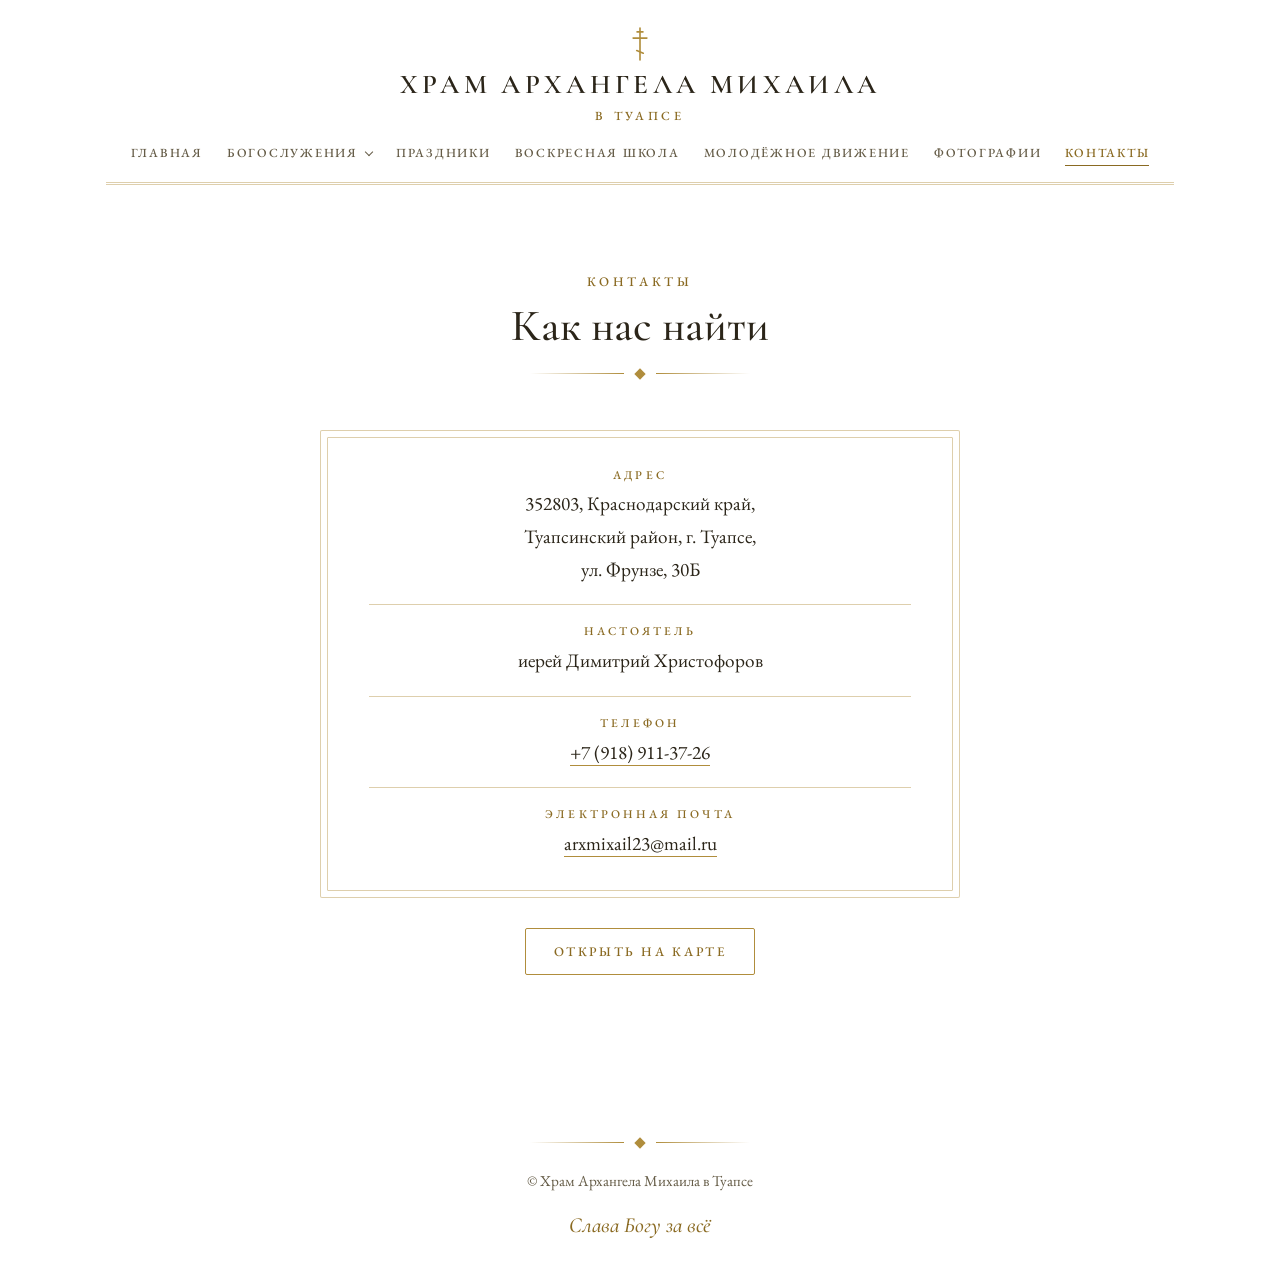
==== contacts.html @ ace59155 "Add files via upload" ====
<!doctype html>
<html lang="ru">
<head>
<meta charset="utf-8">
<meta name="viewport" content="width=device-width, initial-scale=1, viewport-fit=cover">
<title>Контакты · Храм Архангела Михаила</title>
<meta name="description" content="Адрес, телефон и почта храма Архангела Михаила, ул. Фрунзе, 30Б, Туапсе.">
<meta name="theme-color" content="#FFFFFF">
<meta name="color-scheme" content="light">
<link rel="icon" href="data:image/svg+xml,%3Csvg xmlns='http://www.w3.org/2000/svg' viewBox='0 0 120 220'%3E%3Cg fill='none' stroke='%23B08D3C' stroke-width='12' stroke-linecap='round'%3E%3Cpath d='M60 12V208'/%3E%3Cpath d='M42 36H78'/%3E%3Cpath d='M18 74H102'/%3E%3Cpath d='M40 150L80 166'/%3E%3C/g%3E%3C/svg%3E">
<link rel="preconnect" href="https://fonts.googleapis.com">
<link rel="preconnect" href="https://fonts.gstatic.com" crossorigin>
<link rel="stylesheet" href="https://fonts.googleapis.com/css2?family=Cormorant+Garamond:ital,wght@0,500;0,600;1,500&family=EB+Garamond:ital,wght@0,400;0,500;1,400&display=swap">
<link rel="stylesheet" href="css/style.css">
</head>
<body>

<header class="wrap">
  <div class="top">
    <a class="brand" href="index.html" aria-label="Приход Архистратига Михаила, на главную">
      <svg viewBox="0 0 120 220" aria-hidden="true"><g fill="none" stroke="#B08D3C" stroke-width="10" stroke-linecap="round"><path d="M60 12V208"/><path d="M42 36H78"/><path d="M18 74H102"/><path d="M40 150L80 166"/></g></svg>
      <b>Храм Архангела Михаила</b>
      <small>в Туапсе</small>
    </a>
    <nav class="nav" aria-label="Разделы сайта">
      <a href="index.html">Главная</a>
      <div class="has-sub"><a href="services.html" aria-haspopup="true">Богослужения</a><ul class="sub"><li><a href="services.html">Расписание</a></li><li><a href="treby.html">Требы и таинства</a></li></ul></div>
      <a href="feasts.html">Праздники</a>
      <a href="school.html">Воскресная школа</a>
      <a href="youth.html">Молодёжное движение</a>
      <a href="photos.html">Фотографии</a>
      <a href="contacts.html" aria-current="page">Контакты</a>
    </nav>
  </div>
</header>

<main>
  <section class="sec">
    <div class="wrap">
      <div class="sec-head">
        <p class="eyebrow">Контакты</p>
        <h1 class="page-title">Как нас найти</h1>
        <div class="orn" aria-hidden="true"><i></i></div>
      </div>
      <div class="frame contact-card">
        <dl class="contacts">
          <div><dt>Адрес</dt><dd>352803, Краснодарский край,<br>Туапсинский район, г. Туапсе,<br>ул. Фрунзе, 30Б</dd></div>
          <div><dt>Настоятель</dt><dd>иерей Димитрий Христофоров</dd></div>
          <div><dt>Телефон</dt><dd><a href="tel:+79189113726">+7 (918) 911-37-26</a></dd></div>
          <div><dt>Электронная почта</dt><dd><a href="mailto:arxmixail23@mail.ru">arxmixail23@mail.ru</a></dd></div>
        </dl>
      </div>
      <p class="map-row"><a class="btn btn-line" href="https://yandex.ru/maps/?text=%D0%A2%D1%83%D0%B0%D0%BF%D1%81%D0%B5%2C%20%D1%83%D0%BB%D0%B8%D1%86%D0%B0%20%D0%A4%D1%80%D1%83%D0%BD%D0%B7%D0%B5%2C%2030%D0%91" target="_blank" rel="noopener">Открыть на карте</a></p>
    </div>
  </section>
</main>

<footer class="wrap">
  <div class="orn" aria-hidden="true"><i></i></div>
  <span>© Храм Архангела Михаила в Туапсе</span>
  <em>Слава Богу за всё</em>
</footer>

<script src="js/script.js" defer></script>
</body>
</html>
---- css/style.css ----
/* ==========================================================================
   Приход Архистратига Божия Михаила, г. Туапсе
   Только светлая тема: белый фон, бежево-золотые вставки.
   Классическая композиция: симметрия, гарнитуры с засечками, двойные рамки,
   орнаментальные разделители. Движение одно: арка с храмом чуть парит.
   ========================================================================== */

:root {
  --bg: #FFFFFF;
  --paper: #FBF7EE;
  --beige: #F3EBDA;
  --beige-deep: #E8DCC0;
  --ink: #2B2519;
  --ink-soft: #655C47;
  --gold: #B08D3C;
  --gold-deep: #8A6A22;
  --line: rgba(176, 141, 60, 0.42);
  --shadow: rgba(120, 92, 30, 0.22);
  --glow: rgba(236, 205, 125, 0.65);
  --display: 'Cormorant Garamond', 'Times New Roman', serif;
  --text: 'EB Garamond', Georgia, 'Times New Roman', serif;
  color-scheme: light;
}

* { box-sizing: border-box; }
html { scroll-behavior: smooth; }
body {
  margin: 0;
  background: var(--bg);
  color: var(--ink);
  font: 400 1.125rem/1.7 var(--text);
  overflow-x: clip;
}
a { color: inherit; }
:focus-visible { outline: 2px solid var(--gold-deep); outline-offset: 3px; }

/* Общая колонка: ширина 1100px и боковое поле не меньше 16px */
.wrap {
  max-width: 1100px; margin-inline: auto;
  padding-left: max(16px, env(safe-area-inset-left, 0px));
  padding-right: max(16px, env(safe-area-inset-right, 0px));
}

/* ---------- Орнамент: линия, ромб, линия ---------- */
.orn { display: flex; align-items: center; justify-content: center; gap: 12px; margin: 18px auto 0; max-width: 220px; }
.orn::before, .orn::after { content: ""; flex: 1; height: 1px; background: linear-gradient(90deg, transparent, var(--gold)); }
.orn::after { background: linear-gradient(270deg, transparent, var(--gold)); }
.orn i { width: 8px; height: 8px; background: var(--gold); transform: rotate(45deg); flex: none; }
.orn.left { margin-left: 0; }
.orn.left::before { display: none; }

/* ---------- Шапка ---------- */
.top {
  display: flex; flex-direction: column; align-items: center; text-align: center;
  padding-top: max(26px, env(safe-area-inset-top, 0px));
  border-bottom: 3px double var(--line);
}
.brand { display: flex; flex-direction: column; align-items: center; gap: 8px; text-decoration: none; }
.brand svg { width: 20px; height: 36px; }
.brand b { font: 600 clamp(1.25rem, 3.2vw, 1.7rem)/1.1 var(--display); letter-spacing: 0.16em; text-transform: uppercase; }
.brand small { font: 500 0.78rem/1.3 var(--text); letter-spacing: 0.3em; text-transform: uppercase; color: var(--gold-deep); }
.nav { display: flex; flex-wrap: wrap; justify-content: center; gap: 6px 24px; padding-block: 18px 16px; }
.nav a {
  text-decoration: none; font: 500 0.78rem/1.2 var(--text); letter-spacing: 0.14em; text-transform: uppercase;
  color: var(--ink-soft); padding-block: 4px; border-bottom: 1px solid transparent;
  transition: color .25s, border-color .25s;
}
.nav a:hover { color: var(--gold-deep); border-color: var(--gold); }
.nav a[aria-current="page"] { color: var(--gold-deep); border-color: var(--gold-deep); }
@media (max-width: 520px) {
  .nav { gap: 6px 18px; } .nav a { font-size: 0.74rem; letter-spacing: 0.14em; }
  .brand b { font-size: 1.05rem; letter-spacing: 0.1em; }
}

/* Выпадающее меню «Богослужения»: открывается при наведении и при фокусе с клавиатуры */
header.wrap { position: relative; z-index: 40; }
.nav .has-sub { position: relative; display: flex; }
.nav .has-sub > a::after {
  content: ""; display: inline-block; width: 5px; height: 5px; margin-left: 8px;
  border-right: 1px solid currentColor; border-bottom: 1px solid currentColor;
  transform: translateY(-2px) rotate(45deg);
}
.nav .sub {
  position: absolute; top: 100%; left: 50%; z-index: 30; min-width: 230px; margin: 0; padding: 6px; list-style: none;
  background: var(--bg); border: 1px solid var(--line); border-radius: 2px;
  box-shadow: 0 22px 40px -22px var(--shadow);
  opacity: 0; visibility: hidden; transform: translate(-50%, 6px);
  transition: opacity .2s ease, transform .2s ease, visibility .2s;
}
.nav .sub::before { content: ""; position: absolute; left: 0; right: 0; top: -18px; height: 18px; } /* мост, чтобы меню не пропадало */
.nav .has-sub:hover .sub, .nav .has-sub:focus-within .sub, .nav .has-sub.open .sub {
  opacity: 1; visibility: visible; transform: translate(-50%, 0);
}
.nav .sub a { display: block; padding: 13px 18px; border: 0; text-align: center; white-space: nowrap; }
.nav .sub a:hover, .nav .sub a:focus-visible { background: var(--paper); color: var(--gold-deep); }
.nav .sub a[aria-current="page"] { color: var(--gold-deep); background: var(--paper); }
a.plain { color: inherit; border-bottom: 1px solid var(--gold); text-decoration: none; }
.note a { color: var(--gold-deep); }

/* ---------- Главный экран ---------- */
.hero {
  display: grid; grid-template-columns: minmax(0, 1.1fr) minmax(0, 0.9fr);
  gap: clamp(28px, 6vw, 72px); align-items: center;
  padding-block: clamp(36px, 6vw, 72px) clamp(40px, 6vw, 80px);
}
.eyebrow { font: 500 0.82rem/1.4 var(--text); letter-spacing: 0.28em; text-transform: uppercase; color: var(--gold-deep); margin: 0; }
h1 { font: 500 clamp(2.2rem, 5.4vw, 3.9rem)/1.08 var(--display); margin: 14px 0 0; text-wrap: balance; }
h1 em { font-style: italic; color: var(--gold-deep); font-weight: 500; }
.lead { max-width: 33em; color: var(--ink-soft); font-size: 1.2rem; margin: 22px 0 28px; }
.actions { display: flex; flex-wrap: wrap; gap: 12px; margin-bottom: 32px; }
.btn {
  display: inline-block; text-decoration: none; font: 500 0.82rem/1 var(--text); letter-spacing: 0.2em; text-transform: uppercase;
  padding: 16px 28px; border-radius: 2px; border: 1px solid var(--gold-deep);
  transition: background .3s ease, color .3s ease, box-shadow .3s ease;
}
.btn-fill { background: linear-gradient(180deg, #9A7A2E, #7E601C); color: #fff; }
.btn-fill:hover { box-shadow: 0 10px 22px -12px var(--shadow); }
.btn-line { color: var(--gold-deep); background: transparent; border-color: var(--gold); }
.btn-line:hover { background: var(--beige); }

/* Рамка с двойной линией, общая для карточек */
.frame {
  position: relative; background: var(--bg); border: 1px solid var(--line); border-radius: 2px;
}
.frame::after {
  content: ""; position: absolute; inset: 6px; border: 1px solid var(--line); border-radius: 1px; pointer-events: none;
}

.feast { display: inline-block; padding: 16px 26px; background: var(--paper); max-width: 100%; }
.feast .lbl { display: block; font: 500 0.7rem/1.2 var(--text); letter-spacing: 0.26em; text-transform: uppercase; color: var(--ink-soft); }
.feast b { display: block; font: 600 1.35rem/1.25 var(--display); margin-top: 6px; }
.feast .when { display: block; color: var(--gold-deep); font-size: 1rem; font-style: italic; margin-top: 2px; }

/* ---------- Арка с храмом ----------
   Фото храма без неба стоит в арочной раме. Купол и колокольня выходят
   за верх арки (это делает маска у .arch-img). Слои сзади вперёд:
   кольцо, рама, сияние, фото, подпись. */
.arch {
  position: relative; width: 100%; max-width: 440px; margin-inline: auto;
  aspect-ratio: 3 / 4;
  animation: floatBig 12s ease-in-out infinite;
}
.arch-ring, .arch-frame { position: absolute; }
.arch-ring {
  left: -4%; right: -4%; top: 13%; bottom: 0; z-index: 0;
  border: 1px solid var(--line); border-bottom: 0;
  border-radius: 50% 50% 0 0 / 46% 46% 0 0;
}
.arch-frame {
  left: 0; right: 0; top: 17%; bottom: 0; z-index: 1;
  border: 1px solid var(--gold); border-bottom: 0;
  border-radius: 50% 50% 0 0 / 45% 45% 0 0;
  background: linear-gradient(180deg, #FFFFFF, var(--beige));
  box-shadow: 0 46px 70px -48px var(--shadow);
}
.arch-sun {
  position: absolute; z-index: 2; left: 12%; top: 5%; width: 70%; aspect-ratio: 1;
  border-radius: 50%; pointer-events: none;
  background: radial-gradient(circle, var(--glow) 0%, transparent 66%);
  animation: breathe 10s ease-in-out infinite;
}
.arch-img {
  position: absolute; z-index: 3; inset: 0; width: 100%; height: 100%; display: block; object-fit: cover;
  /* Показываем арку целиком и узкий «прорыв» вверх для колокольни и купола */
  -webkit-mask-image: linear-gradient(#000, #000), linear-gradient(#000, #000), radial-gradient(ellipse 50% 37.35% at 50% 54.35%, #000 99%, transparent 100%);
          mask-image: linear-gradient(#000, #000), linear-gradient(#000, #000), radial-gradient(ellipse 50% 37.35% at 50% 54.35%, #000 99%, transparent 100%);
  -webkit-mask-size: 36% 30%, 100% 46%, 100% 100%;
          mask-size: 36% 30%, 100% 46%, 100% 100%;
  -webkit-mask-position: 59% 0, 0 100%, 0 0;
          mask-position: 59% 0, 0 100%, 0 0;
  -webkit-mask-repeat: no-repeat;
          mask-repeat: no-repeat;
}
.arch-cap {
  position: absolute; z-index: 4; left: 50%; bottom: -18px; translate: -50% 0;
  background: var(--bg); border: 1px solid var(--gold); border-radius: 2px;
  padding: 8px 26px 7px; text-align: center; white-space: nowrap;
}
.arch-cap small { display: block; font: 500 0.64rem/1.2 var(--text); letter-spacing: 0.28em; text-transform: uppercase; color: var(--gold-deep); }
.arch-cap b { display: block; font: 600 1.15rem/1.2 var(--display); letter-spacing: 0.08em; }

@keyframes breathe { 0%, 100% { transform: scale(1); opacity: 1; } 50% { transform: scale(1.06); opacity: 0.75; } }
@keyframes floatBig { 0%, 100% { transform: translate3d(0, 0, 0); } 50% { transform: translate3d(0, -10px, 0); } }

@media (max-width: 820px) {
  .hero { grid-template-columns: minmax(0, 1fr); text-align: center; }
  .hero .orn.left { margin-inline: auto; }
  .hero .orn.left::before { display: block; }
  .lead { margin-inline: auto; }
  .actions { justify-content: center; }
  .arch { max-width: 320px; order: -1; margin-bottom: 18px; }
}

/* ---------- Разделы ---------- */
.sec { padding-block: clamp(48px, 7vw, 88px); }
.band { background: var(--paper); border-block: 1px solid var(--line); }

.sec-head { text-align: center; max-width: 40em; margin: 0 auto clamp(30px, 4.5vw, 52px); }
h2, .page-title { font: 500 clamp(1.9rem, 4.2vw, 2.8rem)/1.12 var(--display); margin: 10px 0 0; text-wrap: balance; }
main { min-height: 62vh; }
.sec-head .eyebrow { margin: 0; }

.grid { display: grid; gap: 24px; grid-template-columns: repeat(auto-fit, minmax(min(260px, 100%), 1fr)); }
.card { padding: 34px 28px 32px; text-align: center; }
.card h3 { font: 600 1.5rem/1.2 var(--display); margin: 10px 0 12px; }
.card p { margin: 0 0 20px; color: var(--ink-soft); font-size: 1.05rem; }
.kicker { font: 500 0.72rem/1.2 var(--text); letter-spacing: 0.26em; text-transform: uppercase; color: var(--gold-deep); }
.pill { display: inline-block; font: 500 0.72rem/1 var(--text); letter-spacing: 0.18em; text-transform: uppercase; color: var(--gold-deep); border: 1px solid var(--line); border-radius: 2px; padding: 9px 14px; background: var(--paper); }
.card .big-date { font: 500 clamp(2.4rem, 5vw, 3.2rem)/1 var(--display); color: var(--gold-deep); margin: 0 0 10px; }
/* Вступление на внутренних страницах */
.intro { max-width: 40em; margin: 0 auto 38px; text-align: center; color: var(--ink-soft); font-size: 1.2rem; }

/* Плитки-ссылки на главной: три в ряд */
.grid-3 { grid-template-columns: repeat(auto-fit, minmax(min(300px, 100%), 1fr)); }
a.tile { display: block; text-decoration: none; color: inherit; transition: border-color .3s, box-shadow .3s, transform .3s; }
a.tile:hover { border-color: var(--gold); box-shadow: 0 18px 34px -22px var(--shadow); transform: translateY(-3px); }
a.tile .more { display: inline-block; margin-top: 4px; font: 500 0.72rem/1 var(--text); letter-spacing: 0.22em; text-transform: uppercase; color: var(--gold-deep); border-bottom: 1px solid var(--gold); padding-bottom: 5px; }
.note { margin: 28px auto 0; text-align: center; color: var(--ink-soft); font-style: italic; max-width: 40em; }

.about { display: grid; grid-template-columns: minmax(0, 1fr) minmax(0, 1fr); gap: clamp(28px, 5vw, 64px); align-items: center; }
.about .sec-head { text-align: left; margin: 0 0 22px; }
.about p { margin: 0 0 16px; max-width: 36em; }
.about p:last-child { margin-bottom: 0; }
.tropar { margin: 0; padding: clamp(30px, 4vw, 44px); background: var(--paper); text-align: center; }
.tropar .lbl { font: 500 0.72rem/1.4 var(--text); letter-spacing: 0.26em; text-transform: uppercase; color: var(--gold-deep); margin: 0; }
.tropar blockquote { margin: 18px 0 0; font: italic 500 clamp(1.2rem, 2.3vw, 1.45rem)/1.55 var(--display); }
@media (max-width: 820px) {
  .about { grid-template-columns: minmax(0, 1fr); }
  .about .sec-head { text-align: center; }
  .about .orn.left { margin-inline: auto; }
  .about .orn.left::before { display: block; }
  .about p { margin-inline: auto; }
}

.band .tropar { background: var(--bg); }

/* ---------- Фотографии ----------
   Лёгкая пропорция колонок 1 к 2 выравнивает высоту вертикального
   и горизонтального снимков. */
.gallery { display: grid; grid-template-columns: minmax(0, 0.5fr) minmax(0, 1fr); gap: 28px; align-items: start; }
.photo { margin: 0; padding: 14px; }
.photo a { display: block; overflow: hidden; }
.photo img { display: block; width: 100%; height: auto; outline: 1px solid var(--line); outline-offset: -1px; transition: transform .6s ease; }
.photo a:hover img { transform: scale(1.03); }
.photo figcaption { padding: 14px 4px 4px; text-align: center; font-style: italic; color: var(--ink-soft); font-size: 1rem; }
@media (max-width: 760px) { .gallery { grid-template-columns: minmax(0, 1fr); } }

.lightbox {
  position: fixed; inset: 0; z-index: 100; display: flex; align-items: center; justify-content: center;
  background: rgba(32, 26, 14, 0.92);
  padding: max(56px, calc(env(safe-area-inset-top, 0px) + 48px)) max(16px, env(safe-area-inset-right, 0px)) max(16px, env(safe-area-inset-bottom, 0px)) max(16px, env(safe-area-inset-left, 0px));
}
.lightbox[hidden] { display: none; }
.lightbox img { display: block; max-width: 100%; max-height: 100%; width: auto; height: auto; object-fit: contain; border: 1px solid rgba(232, 220, 192, 0.5); }
.lightbox-close {
  position: absolute; top: max(14px, calc(env(safe-area-inset-top, 0px) + 10px)); right: max(16px, env(safe-area-inset-right, 0px));
  font: 500 0.78rem/1 var(--text); letter-spacing: 0.2em; text-transform: uppercase;
  color: #FBF7EE; background: transparent; border: 1px solid rgba(232, 220, 192, 0.6); border-radius: 2px; padding: 12px 18px; cursor: pointer;
}
.lightbox-close:hover { background: rgba(232, 220, 192, 0.15); }

dl.contacts { margin: 0; text-align: center; }
dl.contacts div { padding-block: 18px; border-bottom: 1px solid var(--line); }
dl.contacts div:first-child { padding-top: 0; }
dl.contacts div:last-child { border-bottom: 0; padding-bottom: 0; }
dl.contacts dt { font: 500 0.74rem/1.5 var(--text); letter-spacing: 0.26em; text-transform: uppercase; color: var(--gold-deep); }
dl.contacts dd { margin: 4px 0 0; color: var(--ink); font-size: 1.2rem; overflow-wrap: anywhere; }
dl.contacts dd a { text-decoration: none; border-bottom: 1px solid var(--gold); transition: color .25s; }
dl.contacts dd a:hover { color: var(--gold-deep); }
.map-row { text-align: center; margin-top: 30px; }
.contact-card { max-width: 640px; margin-inline: auto; padding: 36px clamp(22px, 5vw, 48px); }

footer { padding-block: 40px max(40px, env(safe-area-inset-bottom, 0px)); text-align: center; color: var(--ink-soft); font-size: 0.95rem; }
footer em { display: block; margin-top: 16px; font: italic 500 1.35rem/1.3 var(--display); color: var(--gold-deep); }
footer .orn { margin-bottom: 22px; }

@media (prefers-reduced-motion: reduce) {
  html { scroll-behavior: auto; }
  .arch, .arch-sun { animation: none; }
  .btn, .nav a, a.tile, .nav .sub { transition: none; }
  a.tile:hover { transform: none; }
}
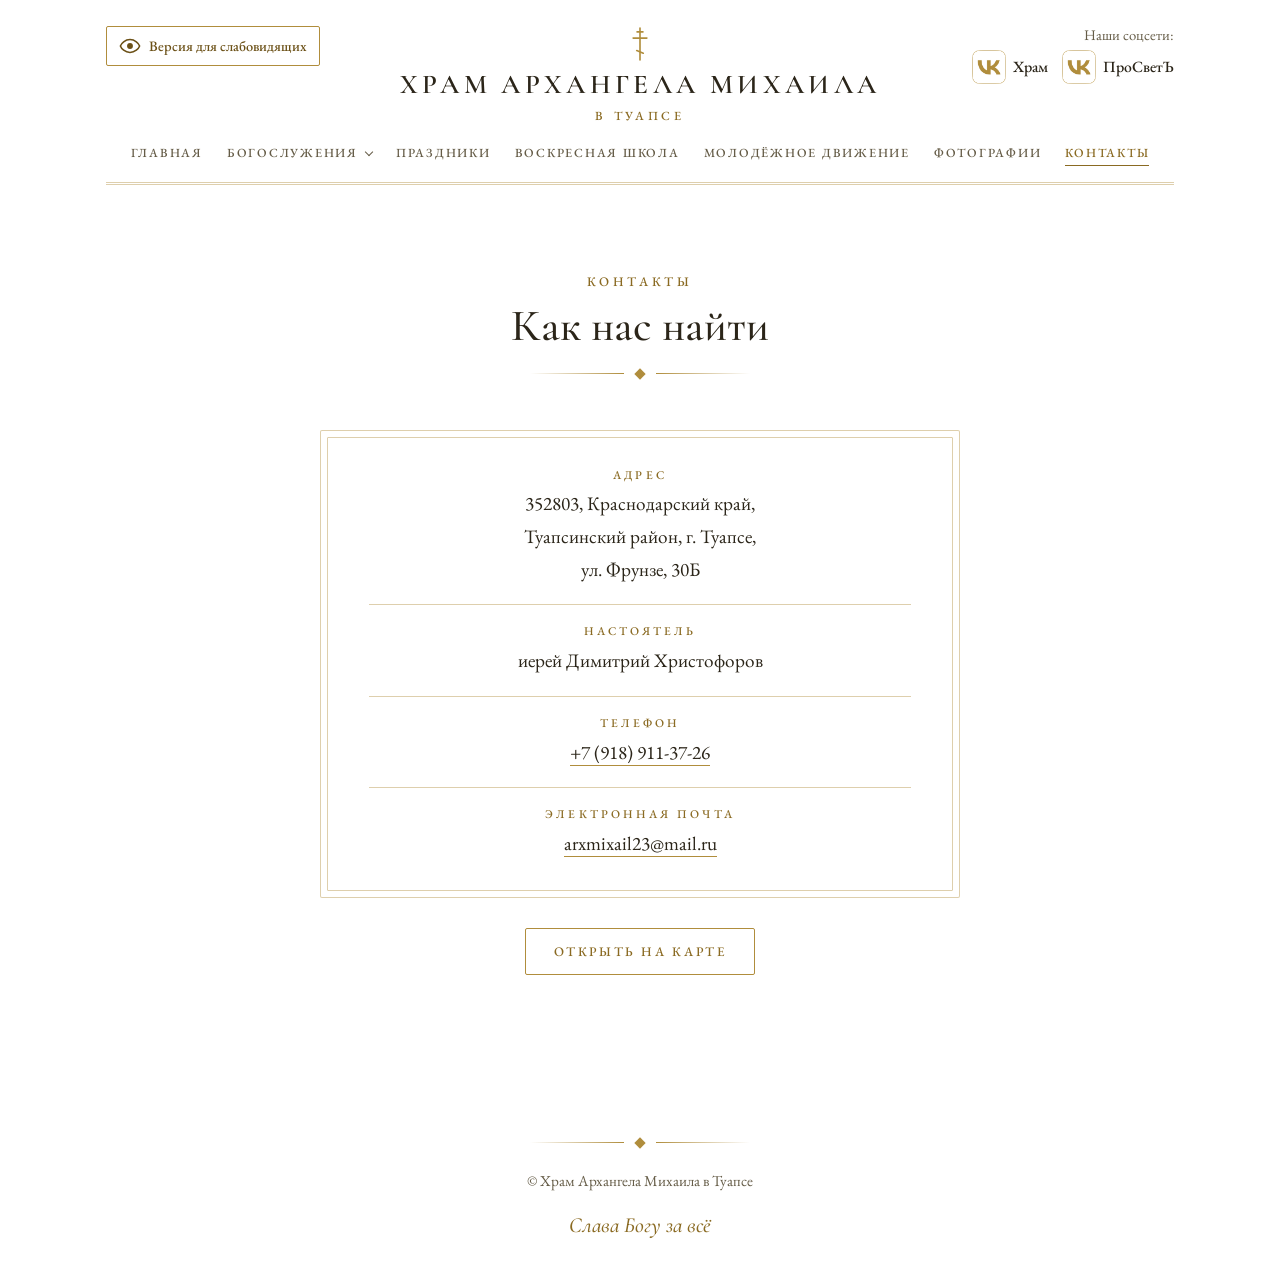
==== commit cf7cd89a: "Add files via upload" ====
--- a/contacts.html
+++ b/contacts.html
@@ -12,17 +12,31 @@
 <link rel="preconnect" href="https://fonts.gstatic.com" crossorigin>
 <link rel="stylesheet" href="https://fonts.googleapis.com/css2?family=Cormorant+Garamond:ital,wght@0,500;0,600;1,500&family=EB+Garamond:ital,wght@0,400;0,500;1,400&display=swap">
 <link rel="stylesheet" href="css/style.css">
+<script>document.documentElement.classList.add('js')</script>
 </head>
 <body>
 
 <header class="wrap">
   <div class="top">
-    <a class="brand" href="index.html" aria-label="Приход Архистратига Михаила, на главную">
+    <div class="topbar">
+    <button class="lv-btn" type="button" aria-pressed="false" aria-label="Версия для слабовидящих"><svg viewBox="0 0 24 24" aria-hidden="true"><path d="M12 5C6.5 5 2.6 9 1.5 12c1.1 3 5 7 10.5 7s9.400-4 10.500-7C21.400 9 17.500 5 12 5z" fill="none" stroke="currentColor" stroke-width="1.700" stroke-linejoin="round"/><circle cx="12" cy="12" r="3.200" fill="currentColor"/></svg><span class="lv-btn-t">Версия для слабовидящих</span></button>
+    <div class="social">
+      <span class="social-lbl">Наши соцсети:</span>
+      <div class="social-list">
+        <a class="soc" href="https://vk.ru/hramtuapse" target="_blank" rel="noopener" aria-label="Страница храма ВКонтакте" title="Страница храма ВКонтакте"><img class="soc-ic" src="img/vk.png" width="34" height="34" alt="" aria-hidden="true"><span class="soc-t">Храм</span></a>
+        <a class="soc" href="https://vk.ru/prav_molod_tuapse" target="_blank" rel="noopener" aria-label="Православная молодёжь «ПроСветЪ» ВКонтакте" title="Православная молодёжь «ПроСветЪ» ВКонтакте"><img class="soc-ic" src="img/vk.png" width="34" height="34" alt="" aria-hidden="true"><span class="soc-t">ПроСветЪ</span></a>
+      </div>
+    </div>
+    </div>
+    <a class="brand" href="index.html" aria-label="Храм Архангела Михаила в Туапсе, на главную">
       <svg viewBox="0 0 120 220" aria-hidden="true"><g fill="none" stroke="#B08D3C" stroke-width="10" stroke-linecap="round"><path d="M60 12V208"/><path d="M42 36H78"/><path d="M18 74H102"/><path d="M40 150L80 166"/></g></svg>
       <b>Храм Архангела Михаила</b>
       <small>в Туапсе</small>
     </a>
-    <nav class="nav" aria-label="Разделы сайта">
+    <button class="nav-toggle" type="button" aria-expanded="false" aria-controls="site-nav">
+      <span class="bars" aria-hidden="true"></span><span class="lbl">Меню</span>
+    </button>
+    <nav class="nav" id="site-nav" aria-label="Разделы сайта">
       <a href="index.html">Главная</a>
       <div class="has-sub"><a href="services.html" aria-haspopup="true">Богослужения</a><ul class="sub"><li><a href="services.html">Расписание</a></li><li><a href="treby.html">Требы и таинства</a></li></ul></div>
       <a href="feasts.html">Праздники</a>
--- a/css/style.css
+++ b/css/style.css
@@ -14,6 +14,7 @@
   --ink-soft: #655C47;
   --gold: #B08D3C;
   --gold-deep: #8A6A22;
+  --gold-ink: #6B5016; /* тёмное золото для текста на бежевом фоне */
   --line: rgba(176, 141, 60, 0.42);
   --shadow: rgba(120, 92, 30, 0.22);
   --glow: rgba(236, 205, 125, 0.65);
@@ -97,8 +98,128 @@
 a.plain { color: inherit; border-bottom: 1px solid var(--gold); text-decoration: none; }
 .note a { color: var(--gold-deep); }
 
+/* ---------- Расписание: таблица для планшетов и компьютеров, карточки для телефонов ---------- */
+.sched-wrap { padding: 14px; background: var(--bg); }
+table.sched { width: 100%; border-collapse: collapse; table-layout: fixed; font-size: 1.06rem; line-height: 1.45; }
+.sched col.c-date { width: 15%; } .sched col.c-time { width: 9%; } .sched col.c-svc { width: 40%; } .sched col.c-note { width: 36%; }
+.sched th, .sched td { border: 1px solid var(--line); padding: 11px 14px; vertical-align: middle; text-align: center; }
+.sched thead th { background: var(--beige); padding: 13px 10px; font: 500 0.72rem/1.2 var(--text); letter-spacing: 0.22em; text-transform: uppercase; color: var(--gold-ink); }
+.sched tbody th { font-weight: 400; background: var(--bg); }
+.sched th.red { background: var(--paper); }
+.dn { display: block; font: 600 1.2rem/1.2 var(--display); }
+.dw { display: block; margin-top: 3px; font: 500 0.7rem/1.3 var(--text); letter-spacing: 0.16em; text-transform: uppercase; color: var(--ink-soft); }
+.red .dn, .red .dw { color: var(--gold-ink); }
+.sched td.t, .day-rows .t { font-variant-numeric: tabular-nums; font-weight: 500; white-space: nowrap; }
+.sched td.t.tr, .day-rows .t.tr { color: var(--gold-ink); font-weight: 600; }
+.ln { display: block; }
+.s-b { font-weight: 600; } .s-r { font-weight: 600; color: var(--gold-ink); }
+.sched td.n { background: var(--paper); font-style: normal; font-weight: 500; color: var(--ink); }
+.sched td.n.r { color: var(--gold-ink); font-weight: 600; }
+.is-today { box-shadow: inset 0 0 0 2px var(--gold); }
+.today-badge { display: block; margin-top: 8px; padding: 4px 6px; border-radius: 2px; background: var(--gold-deep); color: #fff; font: 600 0.62rem/1.2 var(--text); letter-spacing: 0.2em; text-transform: uppercase; }
+.day-h .today-badge { display: inline-block; margin: 0 0 0 auto; align-self: center; }
+
+.sched-cards { display: none; }
+.day { background: var(--bg); border: 1px solid var(--line); border-radius: 2px; overflow: hidden; }
+.day-h { display: flex; align-items: baseline; gap: 12px; padding: 14px 18px; background: var(--beige); border-bottom: 1px solid var(--line); }
+.day-h.red { background: var(--paper); }
+.day-h .dn { display: inline; }
+.day-h .dw { display: inline; margin: 0; }
+.day-rows { margin: 0; padding: 0; list-style: none; }
+.day-rows li { display: grid; grid-template-columns: 62px minmax(0, 1fr); gap: 12px; padding: 12px 18px; border-top: 1px solid var(--line); line-height: 1.45; }
+.day-rows li:first-child { border-top: 0; }
+.day-rows li.n { background: var(--paper); font-style: normal; font-weight: 500; color: var(--ink); font-size: 1rem; }
+.day-rows li.n.r { color: var(--gold-ink); font-weight: 600; }
+@media (max-width: 760px) {
+  .sched-wrap { display: none; }
+  .sched-cards { display: grid; gap: 16px; }
+}
+@media (min-width: 761px) and (max-width: 980px) {
+  table.sched { font-size: 0.95rem; }
+  .sched th, .sched td { padding: 9px 9px; }
+  .sched thead th { letter-spacing: 0.12em; padding-inline: 4px; }
+  .sched col.c-date { width: 17%; } .sched col.c-note { width: 34%; }
+}
+
+/* ---------- Новости на главной ---------- */
+.news-list { display: grid; gap: 28px; max-width: 1000px; margin-inline: auto; }
+.news-item { display: grid; grid-template-columns: minmax(0, 1.05fr) minmax(0, 1fr); align-items: stretch; padding: 14px; background: var(--bg); }
+.news-photo { margin: 0; min-height: 100%; }
+.news-photo a { display: block; height: 100%; overflow: hidden; }
+.news-photo img { display: block; width: 100%; height: 100%; object-fit: cover; outline: 1px solid var(--line); outline-offset: -1px; transition: transform .6s ease; }
+.news-photo a:hover img { transform: scale(1.03); }
+.news-body { display: flex; flex-direction: column; justify-content: center; align-items: flex-start; padding: clamp(22px, 4vw, 40px); }
+.news-date { margin: 0 0 8px; font: 500 0.78rem/1.4 var(--text); letter-spacing: 0.24em; text-transform: uppercase; color: var(--gold-deep); }
+.news-body h3 { margin: 0 0 12px; font: 600 clamp(1.5rem, 3vw, 1.9rem)/1.2 var(--display); }
+.news-body p:not(.news-date) { margin: 0 0 18px; color: var(--ink-soft); }
+.more-link { font: 500 0.74rem/1 var(--text); letter-spacing: 0.22em; text-transform: uppercase; color: var(--gold-deep); text-decoration: none; border-bottom: 1px solid var(--gold); padding-bottom: 6px; }
+.more-link:hover { color: var(--ink); }
+@media (max-width: 820px) {
+  .news-item { grid-template-columns: minmax(0, 1fr); }
+  .news-photo { min-height: 0; aspect-ratio: 4 / 3; }
+  .news-body { padding: 24px 12px 14px; }
+}
+
+/* ---------- Наши соцсети: справа вверху ----------
+   На компьютере блок стоит в правом верхнем углу шапки. На планшетах и телефонах
+   (до 1060px) уходит отдельным рядом над названием, справа. */
+[hidden] { display: none !important; }
+.top { position: relative; }
+.topbar { position: absolute; top: max(26px, env(safe-area-inset-top, 0px)); left: 0; right: 0; z-index: 5; display: flex; justify-content: space-between; align-items: flex-start; gap: 12px; pointer-events: none; }
+.topbar > * { pointer-events: auto; }
+.social { display: flex; flex-direction: column; align-items: flex-end; gap: 6px; }
+.social-lbl { font: 400 0.92rem/1.2 var(--text); color: var(--ink-soft); }
+.social-list { display: flex; gap: 14px; }
+.soc { display: inline-flex; align-items: center; gap: 7px; text-decoration: none; color: var(--ink); font: 500 0.98rem/1 var(--text); }
+.soc-ic { display: block; width: 34px; height: 34px; flex: none; transition: transform .25s, filter .25s; }
+.soc-t { transition: color .25s; }
+.soc:hover .soc-ic { transform: translateY(-2px); filter: drop-shadow(0 6px 8px rgba(138,106,34,.28)); }
+.soc:hover .soc-t { color: var(--gold-deep); }
+.lv-btn { display: inline-flex; align-items: center; gap: 8px; cursor: pointer; background: var(--bg); color: var(--gold-ink); border: 1px solid var(--gold); border-radius: 2px; padding: 8px 12px; font: 500 0.9rem/1.2 var(--text); text-align: left; transition: background .25s, color .25s; }
+.lv-btn svg { width: 22px; height: 22px; flex: none; }
+.lv-btn:hover, .lv-btn[aria-pressed="true"] { background: var(--gold-deep); color: #fff; }
+@media (max-width: 1060px) {
+  .topbar { position: static; margin-bottom: 16px; flex-wrap: wrap; align-items: center; }
+}
+@media (max-width: 520px) { .lv-btn-t { max-width: 9.5em; } }
+@media (prefers-reduced-motion: reduce) { .soc-ic, .soc-t { transition: none; } }
+
+/* ---------- Меню на телефонах и планшетах ----------
+   До 1060px пункты прячутся за кнопкой «Меню». Если скрипт не загрузился,
+   меню остаётся видимым, как на компьютере. */
+.nav-toggle { display: none; }
+@media (max-width: 1060px) {
+  html.js .nav-toggle {
+    display: inline-flex; align-items: center; gap: 12px; margin-top: 18px; padding: 13px 24px;
+    font: 500 0.8rem/1 var(--text); letter-spacing: 0.22em; text-transform: uppercase;
+    color: var(--gold-deep); background: transparent; border: 1px solid var(--gold); border-radius: 2px; cursor: pointer;
+  }
+  html.js .nav-toggle:hover { background: var(--beige); }
+  .nav-toggle .bars { position: relative; width: 18px; height: 11px; border-block: 1px solid currentColor; }
+  .nav-toggle .bars::after { content: ""; position: absolute; left: 0; right: 0; top: 50%; height: 1px; background: currentColor; }
+
+  html.js .nav { display: none; width: 100%; flex-direction: column; align-items: stretch; gap: 0; padding-block: 14px 6px; }
+  html.js .nav.open { display: flex; }
+  html.js .nav a {
+    display: block; padding: 15px 8px; text-align: center; font-size: 0.82rem; letter-spacing: 0.16em;
+    border: 0; border-top: 1px solid var(--line);
+  }
+  html.js .nav a:hover, html.js .nav a[aria-current="page"] { border-top-color: var(--line); color: var(--gold-deep); background: var(--paper); }
+  html.js .nav .has-sub { display: block; }
+  html.js .nav .has-sub > a::after { display: none; }
+  html.js .nav .has-sub .sub, html.js .nav .has-sub:hover .sub,
+  html.js .nav .has-sub:focus-within .sub, html.js .nav .has-sub.open .sub {
+    position: static; min-width: 0; padding: 0; border: 0; box-shadow: none; background: transparent;
+    opacity: 1; visibility: visible; transform: none; transition: none;
+  }
+  html.js .nav .sub::before { display: none; }
+  html.js .nav .sub a { padding: 12px 8px; font-size: 0.74rem; letter-spacing: 0.14em; color: var(--ink-soft); background: var(--paper); }
+}
+@media (min-width: 1440px) { .wrap { max-width: 1200px; } }
+
 /* ---------- Главный экран ---------- */
 .hero {
+  overflow-x: clip;
   display: grid; grid-template-columns: minmax(0, 1.1fr) minmax(0, 0.9fr);
   gap: clamp(28px, 6vw, 72px); align-items: center;
   padding-block: clamp(36px, 6vw, 72px) clamp(40px, 6vw, 80px);
@@ -280,3 +401,61 @@
   .btn, .nav a, a.tile, .nav .sub { transition: none; }
   a.tile:hover { transform: none; }
 }
+
+/* ---------- Главная: ближайшая служба и часы работы ---------- */
+.sr-only { position: absolute; width: 1px; height: 1px; margin: -1px; overflow: hidden; clip: rect(0 0 0 0); white-space: nowrap; border: 0; padding: 0; }
+.info { display: grid; gap: 22px; }
+.next-svc { padding: 28px 30px 26px; background: var(--paper); }
+.next-svc .lbl, .hours .lbl { display: block; font: 500 0.74rem/1.2 var(--text); letter-spacing: 0.26em; text-transform: uppercase; color: var(--gold-ink); }
+.next-body { display: grid; gap: 6px; margin: 12px 0 14px; }
+.next-when { font: 500 1.1rem/1.3 var(--text); color: var(--ink-soft); }
+.next-time { font: 600 clamp(2.4rem, 5vw, 3.2rem)/1 var(--display); color: var(--gold-ink); }
+.next-name { font: 500 1.25rem/1.35 var(--display); color: var(--ink); }
+.next-name .ln { display: block; }
+.next-name .s-r { color: var(--gold-ink); }
+.next-note { font: 500 1rem/1.4 var(--text); color: var(--ink); }
+.hours-grid { display: grid; grid-template-columns: repeat(2, minmax(0, 1fr)); gap: 18px; }
+.hours { padding: 22px 24px; }
+.hours b { display: block; font: 600 1.9rem/1.1 var(--display); color: var(--gold-ink); margin: 10px 0 6px; }
+.hours p { margin: 0; color: var(--ink-soft); font-size: 1rem; }
+@media (max-width: 520px) { .hours-grid { grid-template-columns: minmax(0, 1fr); } .next-svc { padding: 24px 22px; } }
+.big-time { font: 600 clamp(2rem, 4.5vw, 2.6rem)/1.1 var(--display); color: var(--gold-ink); margin: 6px 0 0; }
+/* Требы и таинства */
+.treby { display: grid; gap: 26px; }
+.t-block { padding: 34px clamp(22px, 4vw, 44px) 32px; }
+.t-block .kicker { display: block; text-align: center; }
+.t-block h2 { font: 600 clamp(1.7rem, 3.4vw, 2.2rem)/1.2 var(--display); text-align: center; margin: 8px 0 20px; }
+.t-list { list-style: none; margin: 0 auto; padding: 0; max-width: 40rem; }
+.t-list li { display: flex; align-items: baseline; justify-content: space-between; gap: 18px; padding: 13px 0; border-top: 1px solid var(--line); font-size: 1.15rem; }
+.t-list li:first-child { border-top: 0; }
+.t-list .tn { color: var(--ink); }
+.t-list .tp { color: var(--gold-ink); font-weight: 600; white-space: nowrap; }
+.t-note { text-align: center; color: var(--ink-soft); margin: 14px 0 0; font-size: 1.1rem; }
+@media (max-width: 520px) { .t-list li { flex-wrap: wrap; gap: 2px 14px; } }
+a.plain[href^="tel"] { white-space: nowrap; }
+
+/* ---------- Версия для слабовидящих ---------- */
+.lv-panel { background: var(--bg); border-bottom: 2px solid var(--gold-deep); }
+.lv-in { display: flex; flex-wrap: wrap; gap: 14px 28px; align-items: center; padding-block: 12px; }
+.lv-grp { display: flex; flex-wrap: wrap; align-items: center; gap: 8px; }
+.lv-grp > span { font: 500 1rem/1.2 var(--text); color: var(--ink); }
+.lv-panel button { cursor: pointer; background: var(--bg); color: var(--ink); border: 1px solid var(--gold-deep); border-radius: 2px; padding: 6px 12px; font: 500 1rem/1.2 var(--text); min-height: 40px; }
+.lv-panel button[aria-pressed="true"] { background: var(--ink); color: var(--bg); }
+.lv-panel .lv-off { margin-left: auto; }
+html.lv { font-size: 125%; --display: Arial, Helvetica, sans-serif; --text: Arial, Helvetica, sans-serif; }
+html.lv.lv-s2 { font-size: 150%; }
+html.lv.lv-s3 { font-size: 175%; }
+html.lv-light { --bg: #fff; --paper: #fff; --beige: #fff; --beige-deep: #eee; --ink: #000; --ink-soft: #000; --gold: #000; --gold-deep: #000; --gold-ink: #000; --line: #000; --shadow: transparent; --glow: transparent; }
+html.lv-dark { --bg: #000; --paper: #000; --beige: #000; --beige-deep: #222; --ink: #fff; --ink-soft: #fff; --gold: #ffd633; --gold-deep: #ffd633; --gold-ink: #ffd633; --line: #ffd633; --shadow: transparent; --glow: transparent; color-scheme: dark; }
+html.lv body { line-height: 1.6; }
+html.lv *, html.lv *::before, html.lv *::after { letter-spacing: normal !important; animation: none !important; transition: none !important; font-style: normal !important; }
+html.lv .frame::after, html.lv .arch-sun, html.lv .arch-ring, html.lv .arch-frame { display: none; }
+html.lv main a:not(.btn):not(.photo-link) { text-decoration: underline; }
+html.lv .btn-fill { background: var(--ink); color: var(--bg); border-color: var(--ink); }
+html.lv .today-badge { background: var(--ink); color: var(--bg); }
+html.lv .lv-btn, html.lv .lv-btn:hover { background: var(--ink); color: var(--bg); }
+html.lv .nav { flex-wrap: wrap; justify-content: center; }
+html.lv-noimg img:not(.soc-ic), html.lv-noimg .arch { display: none !important; }
+html.lv-noimg .hero { grid-template-columns: minmax(0, 1fr); }
+html.lv .topbar { position: static; margin-bottom: 16px; flex-wrap: wrap; align-items: center; }
+html.lv .topbar { width: 100%; } @media (max-width: 1060px) { .topbar { width: 100%; } }
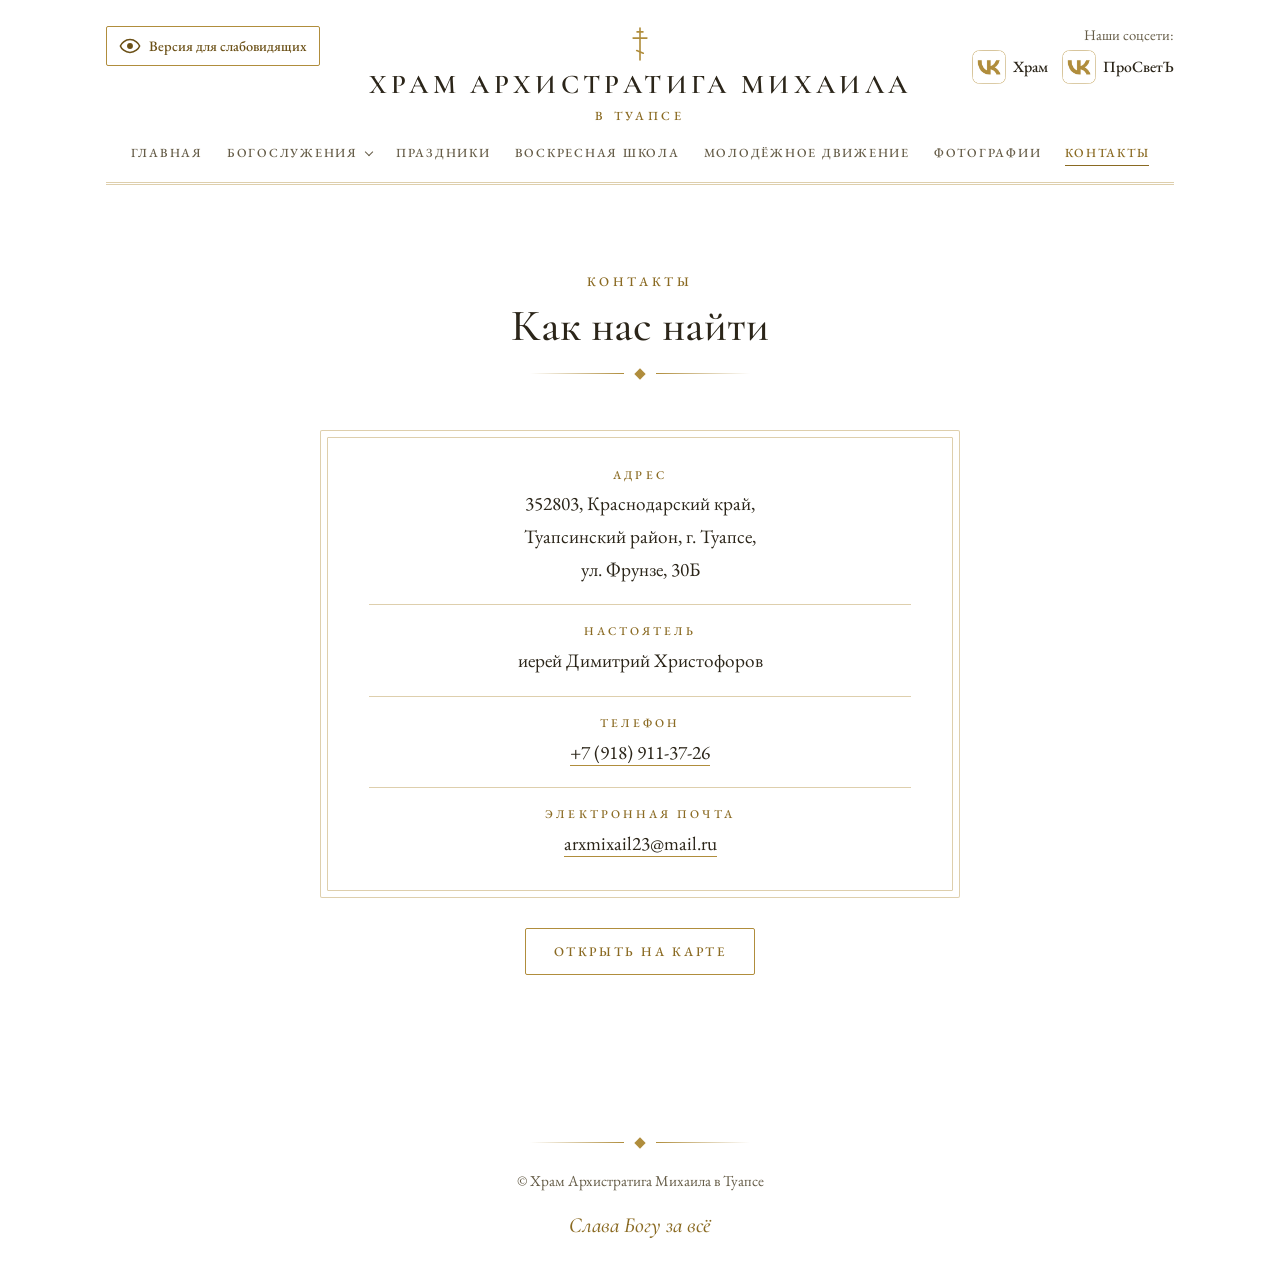
==== commit e699d9cb: "Add files via upload" ====
--- a/contacts.html
+++ b/contacts.html
@@ -3,7 +3,7 @@
 <head>
 <meta charset="utf-8">
 <meta name="viewport" content="width=device-width, initial-scale=1, viewport-fit=cover">
-<title>Контакты · Храм Архангела Михаила</title>
+<title>Контакты · Храм Архистратига Михаила</title>
 <meta name="description" content="Адрес, телефон и почта храма Архангела Михаила, ул. Фрунзе, 30Б, Туапсе.">
 <meta name="theme-color" content="#FFFFFF">
 <meta name="color-scheme" content="light">
@@ -28,9 +28,9 @@
       </div>
     </div>
     </div>
-    <a class="brand" href="index.html" aria-label="Храм Архангела Михаила в Туапсе, на главную">
+    <a class="brand" href="index.html" aria-label="Храм Архистратига Михаила в Туапсе, на главную">
       <svg viewBox="0 0 120 220" aria-hidden="true"><g fill="none" stroke="#B08D3C" stroke-width="10" stroke-linecap="round"><path d="M60 12V208"/><path d="M42 36H78"/><path d="M18 74H102"/><path d="M40 150L80 166"/></g></svg>
-      <b>Храм Архангела Михаила</b>
+      <b>Храм Архистратига Михаила</b>
       <small>в Туапсе</small>
     </a>
     <button class="nav-toggle" type="button" aria-expanded="false" aria-controls="site-nav">
@@ -71,7 +71,7 @@
 
 <footer class="wrap">
   <div class="orn" aria-hidden="true"><i></i></div>
-  <span>© Храм Архангела Михаила в Туапсе</span>
+  <span>© Храм Архистратига Михаила в Туапсе</span>
   <em>Слава Богу за всё</em>
 </footer>
 
--- a/css/style.css
+++ b/css/style.css
@@ -435,13 +435,18 @@
 a.plain[href^="tel"] { white-space: nowrap; }
 
 /* ---------- Версия для слабовидящих ---------- */
-.lv-panel { background: var(--bg); border-bottom: 2px solid var(--gold-deep); }
-.lv-in { display: flex; flex-wrap: wrap; gap: 14px 28px; align-items: center; padding-block: 12px; }
-.lv-grp { display: flex; flex-wrap: wrap; align-items: center; gap: 8px; }
-.lv-grp > span { font: 500 1rem/1.2 var(--text); color: var(--ink); }
-.lv-panel button { cursor: pointer; background: var(--bg); color: var(--ink); border: 1px solid var(--gold-deep); border-radius: 2px; padding: 6px 12px; font: 500 1rem/1.2 var(--text); min-height: 40px; }
-.lv-panel button[aria-pressed="true"] { background: var(--ink); color: var(--bg); }
-.lv-panel .lv-off { margin-left: auto; }
+.lv-panel { background: var(--paper); border-bottom: 2px solid var(--gold-deep); }
+.lv-in { display: grid; grid-template-columns: repeat(auto-fit, minmax(min(15rem, 100%), 1fr)); gap: 16px 28px; align-items: end; padding-block: 16px; }
+.lv-grp { display: flex; flex-direction: column; gap: 6px; min-width: 0; }
+.lv-lbl { font: 600 0.95rem/1.2 var(--text); color: var(--ink); }
+.lv-seg { display: flex; }
+.lv-panel button { cursor: pointer; background: var(--bg); color: var(--ink); border: 1px solid var(--gold-deep); padding: 8px 12px; font: 500 1rem/1.2 var(--text); min-height: 44px; }
+.lv-seg button { flex: 1 1 0; min-width: 0; margin-left: -1px; border-radius: 0; }
+.lv-seg button:first-child { margin-left: 0; border-radius: 3px 0 0 3px; }
+.lv-seg button:last-child { border-radius: 0 3px 3px 0; }
+.lv-seg i { font-style: normal; font-weight: 600; line-height: 1; }
+.lv-panel button[aria-pressed="true"] { background: var(--ink); color: var(--bg); position: relative; z-index: 1; }
+.lv-panel .lv-off { border-radius: 3px; font-weight: 600; }
 html.lv { font-size: 125%; --display: Arial, Helvetica, sans-serif; --text: Arial, Helvetica, sans-serif; }
 html.lv.lv-s2 { font-size: 150%; }
 html.lv.lv-s3 { font-size: 175%; }
@@ -459,3 +464,9 @@
 html.lv-noimg .hero { grid-template-columns: minmax(0, 1fr); }
 html.lv .topbar { position: static; margin-bottom: 16px; flex-wrap: wrap; align-items: center; }
 html.lv .topbar { width: 100%; } @media (max-width: 1060px) { .topbar { width: 100%; } }
+
+.card .big-time { font: 600 clamp(2rem, 4.5vw, 2.6rem)/1.1 var(--display); color: var(--gold-ink); margin: 6px 0 0; }
+
+.t-list .tp-soft { font-weight: 500; font-size: 1rem; text-align: right; white-space: normal; }
+.t-note { border-top: 1px solid var(--line); padding-top: 16px; max-width: 40rem; margin-inline: auto; }
+@media (max-width: 520px) { .t-list .tp { white-space: normal; } .t-list .tp-soft { text-align: left; } }
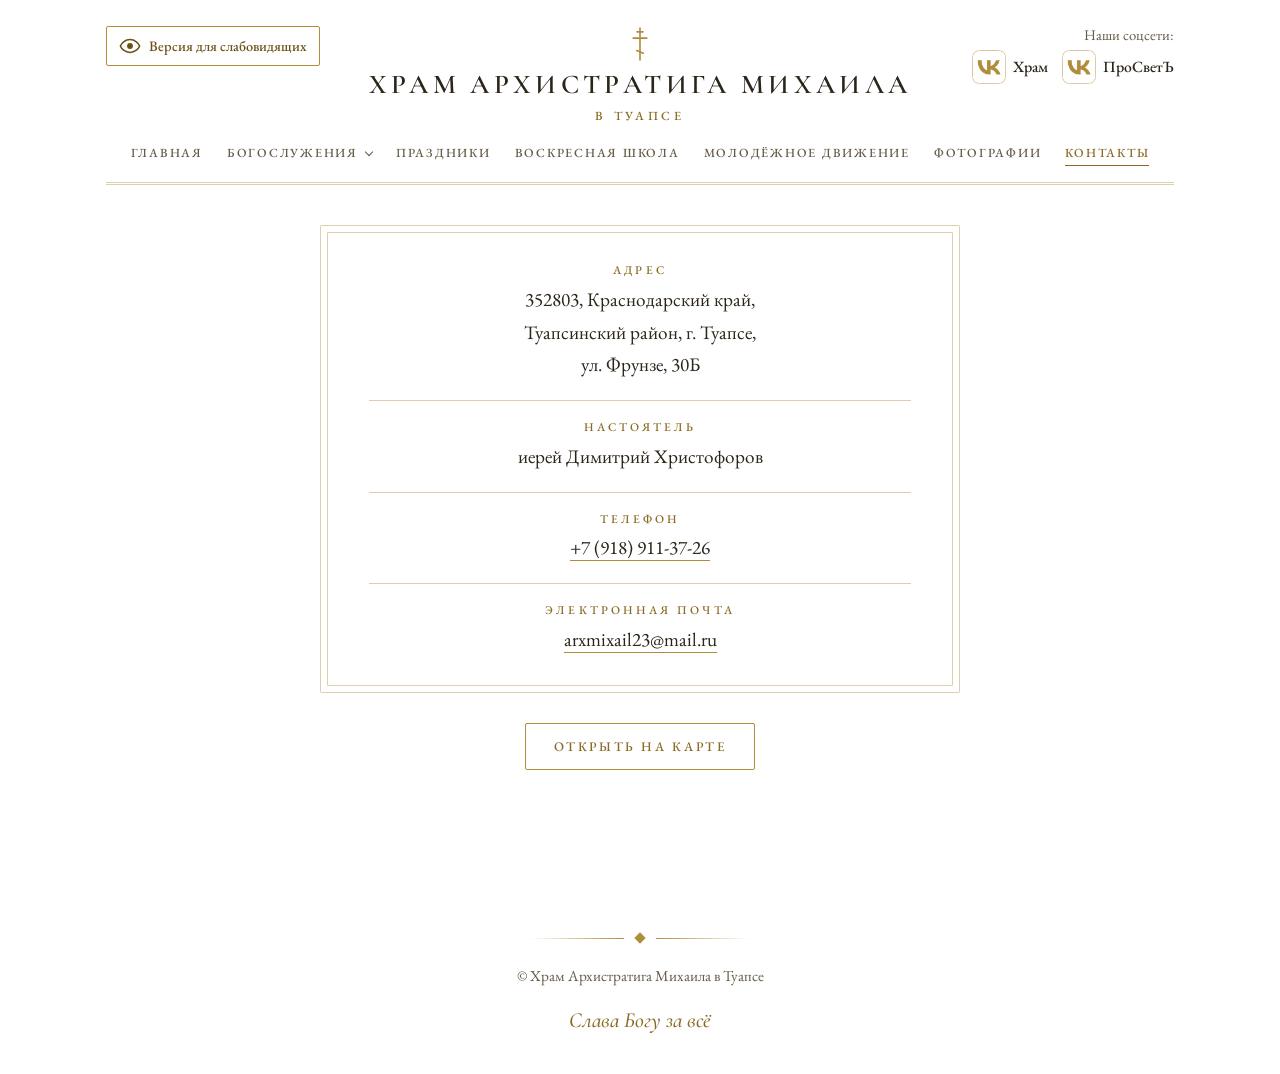
==== commit 2e818577: "Add files via upload" ====
--- a/contacts.html
+++ b/contacts.html
@@ -4,9 +4,9 @@
 <meta charset="utf-8">
 <meta name="viewport" content="width=device-width, initial-scale=1, viewport-fit=cover">
 <title>Контакты · Храм Архистратига Михаила</title>
-<meta name="description" content="Адрес, телефон и почта храма Архангела Михаила, ул. Фрунзе, 30Б, Туапсе.">
+<meta name="description" content="Адрес, телефон и почта храма Архистратига Михаила, ул. Фрунзе, 30Б, Туапсе.">
 <meta name="theme-color" content="#FFFFFF">
-<meta name="color-scheme" content="light">
+<meta name="color-scheme" content="light only">
 <link rel="icon" href="data:image/svg+xml,%3Csvg xmlns='http://www.w3.org/2000/svg' viewBox='0 0 120 220'%3E%3Cg fill='none' stroke='%23B08D3C' stroke-width='12' stroke-linecap='round'%3E%3Cpath d='M60 12V208'/%3E%3Cpath d='M42 36H78'/%3E%3Cpath d='M18 74H102'/%3E%3Cpath d='M40 150L80 166'/%3E%3C/g%3E%3C/svg%3E">
 <link rel="preconnect" href="https://fonts.googleapis.com">
 <link rel="preconnect" href="https://fonts.gstatic.com" crossorigin>
@@ -51,11 +51,7 @@
 <main>
   <section class="sec">
     <div class="wrap">
-      <div class="sec-head">
-        <p class="eyebrow">Контакты</p>
-        <h1 class="page-title">Как нас найти</h1>
-        <div class="orn" aria-hidden="true"><i></i></div>
-      </div>
+      <h1 class="vh">Контакты</h1>
       <div class="frame contact-card">
         <dl class="contacts">
           <div><dt>Адрес</dt><dd>352803, Краснодарский край,<br>Туапсинский район, г. Туапсе,<br>ул. Фрунзе, 30Б</dd></div>
--- a/css/style.css
+++ b/css/style.css
@@ -20,7 +20,7 @@
   --glow: rgba(236, 205, 125, 0.65);
   --display: 'Cormorant Garamond', 'Times New Roman', serif;
   --text: 'EB Garamond', Georgia, 'Times New Roman', serif;
-  color-scheme: light;
+  color-scheme: light only;
 }
 
 * { box-sizing: border-box; }
@@ -195,6 +195,7 @@
     color: var(--gold-deep); background: transparent; border: 1px solid var(--gold); border-radius: 2px; cursor: pointer;
   }
   html.js .nav-toggle:hover { background: var(--beige); }
+  html.js .top { padding-bottom: 20px; }
   .nav-toggle .bars { position: relative; width: 18px; height: 11px; border-block: 1px solid currentColor; }
   .nav-toggle .bars::after { content: ""; position: absolute; left: 0; right: 0; top: 50%; height: 1px; background: currentColor; }
 
@@ -451,7 +452,6 @@
 html.lv.lv-s2 { font-size: 150%; }
 html.lv.lv-s3 { font-size: 175%; }
 html.lv-light { --bg: #fff; --paper: #fff; --beige: #fff; --beige-deep: #eee; --ink: #000; --ink-soft: #000; --gold: #000; --gold-deep: #000; --gold-ink: #000; --line: #000; --shadow: transparent; --glow: transparent; }
-html.lv-dark { --bg: #000; --paper: #000; --beige: #000; --beige-deep: #222; --ink: #fff; --ink-soft: #fff; --gold: #ffd633; --gold-deep: #ffd633; --gold-ink: #ffd633; --line: #ffd633; --shadow: transparent; --glow: transparent; color-scheme: dark; }
 html.lv body { line-height: 1.6; }
 html.lv *, html.lv *::before, html.lv *::after { letter-spacing: normal !important; animation: none !important; transition: none !important; font-style: normal !important; }
 html.lv .frame::after, html.lv .arch-sun, html.lv .arch-ring, html.lv .arch-frame { display: none; }
@@ -470,3 +470,86 @@
 .t-list .tp-soft { font-weight: 500; font-size: 1rem; text-align: right; white-space: normal; }
 .t-note { border-top: 1px solid var(--line); padding-top: 16px; max-width: 40rem; margin-inline: auto; }
 @media (max-width: 520px) { .t-list .tp { white-space: normal; } .t-list .tp-soft { text-align: left; } }
+
+html { color-scheme: light only; }
+
+/* ---------- Молодёжное движение: карусель фотографий и текст ---------- */
+.slider-frame { padding: 14px; max-width: 920px; margin: 0 auto clamp(32px, 5vw, 52px); }
+.slider { position: relative; }
+.slides { display: flex; overflow-x: auto; scroll-snap-type: x mandatory; scrollbar-width: none; overscroll-behavior-x: contain; }
+.slides::-webkit-scrollbar { display: none; }
+.slides:focus-visible { outline: 2px solid var(--gold-deep); outline-offset: 4px; }
+.slide { flex: 0 0 100%; scroll-snap-align: center; scroll-snap-stop: always; aspect-ratio: 4 / 3; display: block; background: var(--beige); overflow: hidden; }
+.slide img { display: block; width: 100%; height: 100%; object-fit: cover; }
+.slide.fit-contain img { object-fit: contain; }
+.sl-btn {
+  position: absolute; top: 50%; transform: translateY(-50%); z-index: 2; width: 46px; height: 46px; padding: 0; cursor: pointer;
+  border-radius: 50%; border: 1px solid var(--gold); background: rgba(255, 255, 255, 0.92); color: var(--gold-deep);
+  display: grid; place-items: center; transition: background .25s, color .25s;
+}
+.sl-btn::before { content: ""; width: 11px; height: 11px; border: solid currentColor; border-width: 0 0 2px 2px; display: block; }
+.sl-prev { left: 12px; } .sl-prev::before { transform: translateX(2px) rotate(45deg); }
+.sl-next { right: 12px; } .sl-next::before { transform: translateX(-2px) rotate(-135deg); }
+.sl-btn:hover { background: var(--gold-deep); color: #fff; }
+.sl-count { position: absolute; right: 12px; bottom: 12px; margin: 0; padding: 3px 12px; background: rgba(255, 255, 255, 0.92); border: 1px solid var(--line); font: 500 0.95rem/1.5 var(--text); color: var(--ink); }
+.prose { max-width: 46rem; margin-inline: auto; }
+.prose p { margin: 0 0 1.1em; font-size: 1.2rem; color: var(--ink); }
+.prose-end { text-align: center; margin-top: clamp(32px, 5vw, 56px); }
+.principles .card { text-align: left; padding: 30px 28px 28px; }
+.principles .card h3 { font-size: 1.35rem; margin-top: 0; }
+.principles .card p { margin: 0; }
+.youth-info { max-width: 800px; margin: clamp(28px, 4vw, 44px) auto 0; }
+.gallery-grid { display: grid; grid-template-columns: repeat(auto-fill, minmax(min(260px, 100%), 1fr)); gap: 22px; }
+.gallery-grid .photo { padding: 10px; }
+.gallery-grid .photo img { aspect-ratio: 4 / 3; height: auto; object-fit: cover; }
+.gallery-grid .photo figcaption { font-size: 0.95rem; padding-top: 10px; }
+html.lv .sl-btn, html.lv .sl-count { background: var(--bg); color: var(--ink); border-color: var(--ink); }
+html.lv .sl-btn:hover { background: var(--ink); color: var(--bg); }
+@media (prefers-reduced-motion: no-preference) { .slides { scroll-behavior: smooth; } }
+.principles { display: flex; flex-wrap: wrap; justify-content: center; gap: 24px; }
+.principles .card { flex: 1 1 280px; max-width: calc(33.333% - 16px); }
+@media (max-width: 960px) { .principles .card { max-width: calc(50% - 12px); } }
+@media (max-width: 640px) { .principles .card { max-width: 100%; flex-basis: 100%; } }
+
+.yi-side { display: none; }
+@media (min-width: 961px) { .yi-side { display: grid; } }
+
+/* ---------- Молодёжь: заголовок справа над карточками ---------- */
+.yl-aside .sec-head { margin: 0 auto 24px; }
+@media (min-width: 961px) {
+  .yl-photos { display: grid; grid-template-columns: minmax(0, 3fr) minmax(0, 2fr); gap: clamp(24px, 3vw, 40px); align-items: stretch; margin-bottom: clamp(32px, 5vw, 56px); }
+  .yl-photos .slider-frame { max-width: none; margin: 0; align-self: start; }
+  .yl-aside { display: flex; flex-direction: column; justify-content: center; min-width: 0; }
+  .yl-aside .sec-head { margin-bottom: 20px; }
+  .yl-aside h1 { font-size: clamp(1.9rem, 3vw, 2.6rem); }
+  .yi-bottom { display: none; }
+  .yi-side { max-width: none; margin: 0; grid-template-columns: minmax(0, 1fr); gap: 16px; }
+  .yi-side .card { padding: 18px 22px; }
+  .yi-side .card h3 { margin: 6px 0 8px; }
+  .yi-side .card p { margin: 0; }
+}
+@media (max-width: 960px) { .yl-photos { display: flex; flex-direction: column; } .yl-aside { order: -1; } }
+
+/* ---------- Фотографии: альбомы ---------- */
+.albums { display: grid; grid-template-columns: repeat(auto-fit, minmax(min(280px, 100%), 340px)); justify-content: center; gap: 28px; }
+.album-card { display: block; text-decoration: none; color: inherit; padding: 10px; background: var(--paper); transition: transform .3s ease, box-shadow .3s ease; }
+.album-card:hover { transform: translateY(-3px); box-shadow: 0 16px 30px -22px var(--shadow); }
+.album-card img { display: block; width: 100%; height: auto; aspect-ratio: 4 / 3; object-fit: cover; }
+.ac-t { display: block; text-align: center; padding: 14px 8px 8px; }
+.ac-t b { display: block; font: 600 1.35rem/1.2 var(--display); color: var(--ink); }
+.ac-t small { display: block; margin-top: 6px; font: 500 0.82rem/1.2 var(--text); letter-spacing: 0.2em; text-transform: uppercase; color: var(--gold-deep); }
+.album-bar { text-align: center; margin-bottom: clamp(24px, 4vw, 40px); }
+.album-bar h2 { font: 500 clamp(1.8rem, 4vw, 2.6rem)/1.15 var(--display); margin: 14px 0 0; text-wrap: balance; }
+.album-back { display: inline-block; font: 500 0.82rem/1 var(--text); letter-spacing: 0.18em; text-transform: uppercase; color: var(--gold-deep); text-decoration: none; padding: 12px 18px; border: 1px solid var(--gold); border-radius: 2px; }
+.album-back:hover { background: var(--gold-deep); color: #fff; }
+html.lv .album-back:hover { background: var(--ink); color: var(--bg); }
+html:not(.albums-on) .album-back { display: none; }
+
+.vh { position: absolute; width: 1px; height: 1px; margin: -1px; padding: 0; overflow: hidden; clip: rect(0 0 0 0); white-space: nowrap; border: 0; }
+
+main > .sec:first-child, main > section.sec:first-child { padding-top: clamp(20px, 1.9vw, 28px); }
+
+/* Меньше пустого места под шапкой */
+.top { margin-bottom: clamp(8px, 1.5vw, 16px); }
+main > .hero { padding-top: clamp(4px, 1.5vw, 16px); }
+@media (min-width: 901px) { main > .hero { align-items: start; margin-top: -70px; } .hero .info { margin-top: clamp(40px, 5vw, 72px); } }
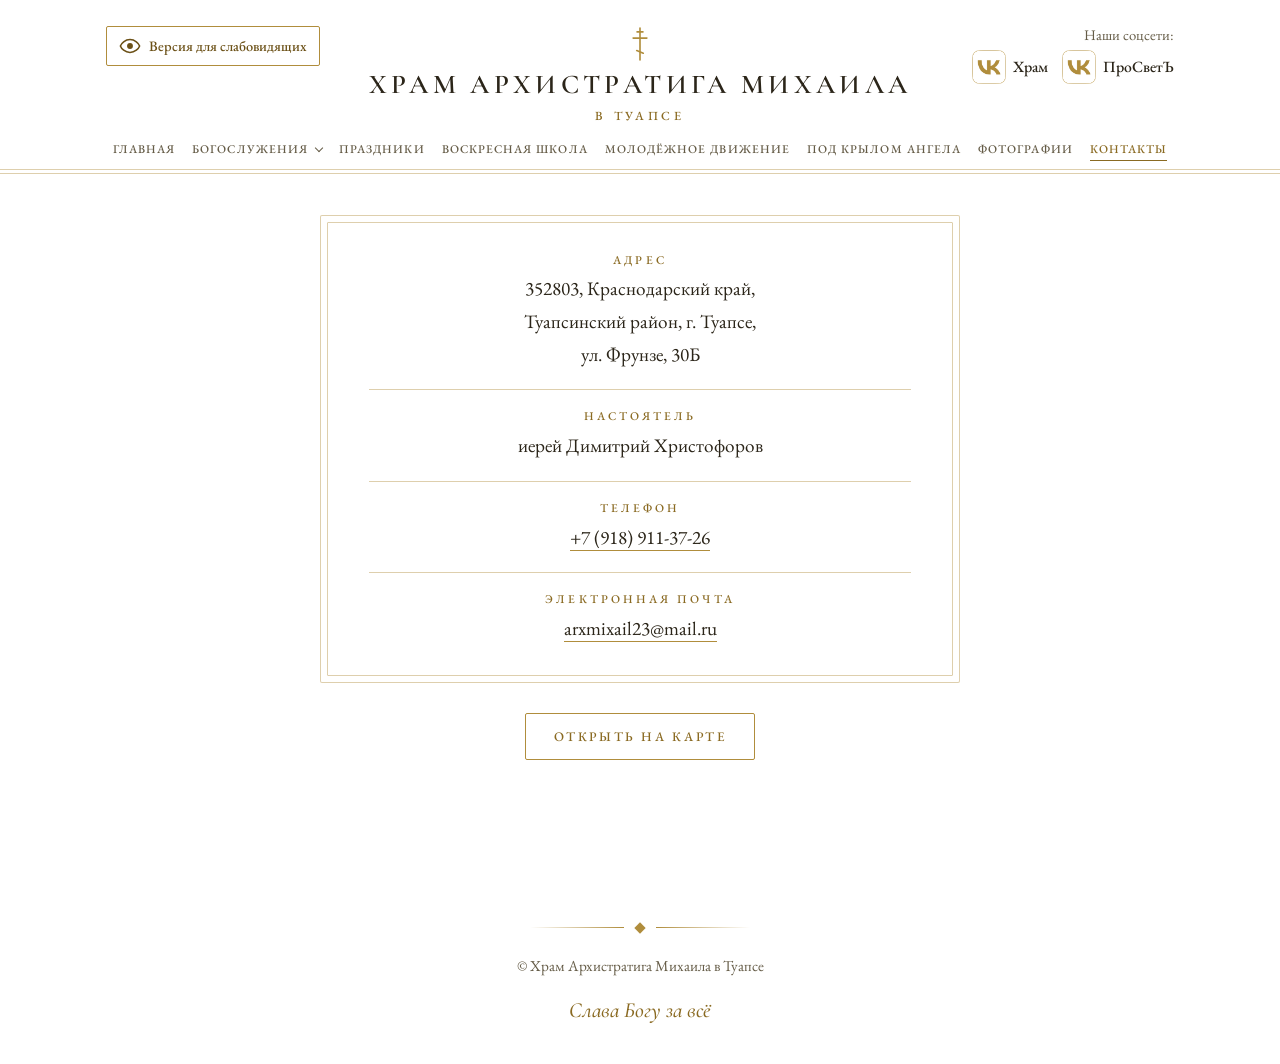
==== commit 1f19b216: "Add files via upload" ====
--- a/contacts.html
+++ b/contacts.html
@@ -42,6 +42,7 @@
       <a href="feasts.html">Праздники</a>
       <a href="school.html">Воскресная школа</a>
       <a href="youth.html">Молодёжное движение</a>
+      <a href="angel.html">Под крылом ангела</a>
       <a href="photos.html">Фотографии</a>
       <a href="contacts.html" aria-current="page">Контакты</a>
     </nav>
--- a/css/style.css
+++ b/css/style.css
@@ -54,7 +54,6 @@
 .top {
   display: flex; flex-direction: column; align-items: center; text-align: center;
   padding-top: max(26px, env(safe-area-inset-top, 0px));
-  border-bottom: 3px double var(--line);
 }
 .brand { display: flex; flex-direction: column; align-items: center; gap: 8px; text-decoration: none; }
 .brand svg { width: 20px; height: 36px; }
@@ -286,10 +285,10 @@
   /* Показываем арку целиком и узкий «прорыв» вверх для колокольни и купола */
   -webkit-mask-image: linear-gradient(#000, #000), linear-gradient(#000, #000), radial-gradient(ellipse 50% 37.35% at 50% 54.35%, #000 99%, transparent 100%);
           mask-image: linear-gradient(#000, #000), linear-gradient(#000, #000), radial-gradient(ellipse 50% 37.35% at 50% 54.35%, #000 99%, transparent 100%);
-  -webkit-mask-size: 36% 30%, 100% 46%, 100% 100%;
-          mask-size: 36% 30%, 100% 46%, 100% 100%;
-  -webkit-mask-position: 59% 0, 0 100%, 0 0;
-          mask-position: 59% 0, 0 100%, 0 0;
+  -webkit-mask-size: 22% 32%, 100% 46%, 100% 100%;
+          mask-size: 22% 32%, 100% 46%, 100% 100%;
+  -webkit-mask-position: 54% 0, 0 100%, 0 0;
+          mask-position: 54% 0, 0 100%, 0 0;
   -webkit-mask-repeat: no-repeat;
           mask-repeat: no-repeat;
 }
@@ -550,6 +549,86 @@
 main > .sec:first-child, main > section.sec:first-child { padding-top: clamp(20px, 1.9vw, 28px); }
 
 /* Меньше пустого места под шапкой */
-.top { margin-bottom: clamp(8px, 1.5vw, 16px); }
+header.wrap::after { content: ""; display: block; width: 100vw; margin-left: calc(50% - 50vw); height: 3px; border-block: 1px solid var(--line); margin-bottom: clamp(8px, 1.5vw, 16px); }
+html, body { overflow-x: clip; }
+.nav { padding-block: 14px 8px; }
 main > .hero { padding-top: clamp(4px, 1.5vw, 16px); }
 @media (min-width: 901px) { main > .hero { align-items: start; margin-top: -70px; } .hero .info { margin-top: clamp(40px, 5vw, 72px); } }
+
+
+/* ---------- Престольный праздник: красно-золотое оформление ---------- */
+html.prestol { --red: #721A33; --red-deep: #470B1C; --gold-hi: #F1D88C; }
+html.prestol:not(.lv) body { border-top: 7px solid var(--red); border-image: linear-gradient(90deg, var(--red-deep), var(--gold) 25%, var(--red) 50%, var(--gold) 75%, var(--red-deep)) 1; }
+html.prestol:not(.lv) header.wrap::after { height: 4px; border-top: 2px solid var(--red); border-bottom: 1px solid var(--gold); background: none; }
+html.prestol:not(.lv) .nav a:hover, html.prestol:not(.lv) .nav a[aria-current="page"] { border-color: var(--red); }
+html.prestol:not(.lv) .frame { border-color: var(--red); }
+html.prestol:not(.lv) .frame::after { border-color: var(--gold); }
+html.prestol:not(.lv) .orn i { background: var(--red); }
+html.prestol:not(.lv) .orn::before { background: linear-gradient(90deg, transparent, var(--red)); }
+html.prestol:not(.lv) .orn::after { background: linear-gradient(270deg, transparent, var(--red)); }
+html.prestol:not(.lv) .btn-fill { background: linear-gradient(180deg, var(--red), var(--red-deep)); border-color: var(--red-deep); }
+html.prestol:not(.lv) .btn-line, html.prestol:not(.lv) .album-back { border-color: var(--red); }
+html.prestol:not(.lv) .arch-frame { border-color: var(--red); }
+html.prestol:not(.lv) .arch-ring { border-color: var(--gold); }
+html.prestol:not(.lv) .lv-btn { border-color: var(--red); }
+
+.pf-banner { position: relative; width: min(1100px, calc(100% - 32px)); margin: 4px auto 10px; text-align: center; color: var(--gold-hi); overflow: hidden;
+  padding: 22px 0;
+  background:
+    radial-gradient(ellipse at 50% 0%, #8C2A47 0%, transparent 70%),
+    linear-gradient(180deg, #6E1730, #43091A);
+  border: 2px solid #D9B45A; box-shadow: 0 0 0 4px #FFFFFF, 0 0 0 5px #721A33, 0 18px 30px -22px rgba(71, 11, 28, .8); }
+.pf-banner::before { content: ""; position: absolute; inset: 4px; border: 1px solid rgba(241, 216, 140, .55); pointer-events: none; }
+.pf-banner::after { content: ""; position: absolute; top: 0; bottom: 0; width: 34%; left: -50%; pointer-events: none;
+  background: linear-gradient(100deg, transparent, rgba(255, 233, 160, .28), transparent); animation: pfShine 7s ease-in-out infinite; }
+@keyframes pfShine { 0%, 55% { left: -50%; } 100% { left: 130%; } }
+.pf-in { position: relative; z-index: 1; display: flex; align-items: center; justify-content: center; gap: clamp(14px, 4vw, 44px); padding: 6px clamp(14px, 3vw, 36px); }
+.pf-sword { flex: none; width: 64px; height: 127px; filter: drop-shadow(0 0 7px rgba(255, 220, 120, .4)); }
+.pf-in .pf-sword:last-child { transform: scaleX(-1); }
+.pf-tx { min-width: 0; }
+.pf-tx p { margin: 0; }
+.pf-k { display: flex; align-items: center; justify-content: center; gap: 12px; font: 500 0.8rem/1.2 var(--text); letter-spacing: 0.28em; text-transform: uppercase; color: #E7C766; }
+.pf-star { width: 14px; height: 14px; color: #E7C766; flex: none; }
+.pf-h { font: 600 clamp(1.5rem, 3.6vw, 2.4rem)/1.15 var(--display); color: #FFF3CF; margin: 8px 0 6px !important; text-wrap: balance; text-shadow: 0 1px 0 rgba(40, 4, 14, .6); }
+.pf-s { font: 400 1.05rem/1.4 var(--text); color: #F6E2B0; text-wrap: balance; }
+.pf-l { margin-top: 12px !important; }
+.pf-l a { display: inline-block; font: 500 0.8rem/1 var(--text); letter-spacing: 0.2em; text-transform: uppercase; color: #FFF3CF; text-decoration: none; border: 1px solid #E7C766; padding: 10px 18px; border-radius: 2px; transition: background .25s, color .25s; }
+.pf-l a:hover { background: #E7C766; color: #43091A; }
+html.prestol:not(.lv) .arch-sun { background: radial-gradient(circle, rgba(236, 190, 90, .55) 0%, transparent 66%); }
+@media (max-width: 560px) { .pf-sword { display: none; } .pf-k { letter-spacing: 0.18em; font-size: 0.72rem; } .pf-banner { padding: 28px 0; } }
+@media (prefers-reduced-motion: reduce) { .pf-banner::after { display: none; } }
+html.lv .pf-banner { background: var(--bg); border: 2px solid var(--ink); box-shadow: none; color: var(--ink); }
+html.lv .pf-banner::before, html.lv .pf-banner::after { display: none; }
+html.lv .pf-sword path { fill: var(--ink); }
+html.lv .pf-k, html.lv .pf-h, html.lv .pf-s, html.lv .pf-star { color: var(--ink); text-shadow: none; filter: none; }
+html.lv .pf-l a { color: var(--ink); border-color: var(--ink); }
+html.prestol:not(.lv) .nav-toggle { border-color: var(--red); }
+
+@media (max-width: 560px) { .pf-sword { display: none; } }
+
+/* Воскресная школа: три карточки справа и четыре принципа 2×2 */
+@media (min-width: 641px) { .principles.p4 .card { max-width: calc(50% - 12px); flex-basis: calc(50% - 12px); } }
+.youth-info.school-info { grid-template-columns: repeat(2, minmax(0, 1fr)); }
+.school-info .card:last-child { grid-column: 1 / -1; }
+.school-info .big-time { font-size: clamp(1.7rem, 3vw, 2.2rem); }
+@media (min-width: 961px) { .yi-side.school-info { grid-template-columns: repeat(2, minmax(0, 1fr)); gap: 14px; } .yi-side.school-info .card { padding: 16px 14px; } }
+@media (max-width: 520px) { .youth-info.school-info { grid-template-columns: minmax(0, 1fr); } }
+
+/* ---------- Под крылом ангела ---------- */
+.angel { display: grid; grid-template-columns: minmax(0, 5fr) minmax(0, 6fr); gap: clamp(28px, 5vw, 64px); align-items: center; max-width: 1000px; margin-inline: auto; }
+.angel-logo { margin: 0; padding: clamp(16px, 3vw, 32px); background: #fff; }
+.angel-logo img { display: block; width: 100%; height: auto; }
+.angel-text p { margin: 0 0 1.1em; font-size: 1.25rem; color: var(--ink); }
+.angel-text .angel-hi { font: 600 clamp(1.7rem, 3.2vw, 2.3rem)/1.2 var(--display); margin-bottom: 0.7em; }
+.angel-text .angel-btn { margin: 1.6em 0 0; }
+@media (max-width: 800px) { .angel { grid-template-columns: minmax(0, 1fr); } .angel-logo { max-width: 460px; margin-inline: auto; } .angel-text { text-align: center; } }
+html.lv .angel-logo { background: #fff; }
+
+@media (min-width: 1061px) { .nav { gap: 6px 17px; } .nav a { letter-spacing: 0.09em; font-size: 0.74rem; } }
+
+/* Храм целиком внутри арки (без «прорыва» вверх) */
+.arch-img { inset: 17% 0 0 0; height: 83%;
+  -webkit-mask-image: linear-gradient(#000, #000), radial-gradient(ellipse 50% 45% at 50% 45%, #000 99%, transparent 100%);
+          mask-image: linear-gradient(#000, #000), radial-gradient(ellipse 50% 45% at 50% 45%, #000 99%, transparent 100%);
+  -webkit-mask-size: 100% 55%, 100% 100%; mask-size: 100% 55%, 100% 100%;
+  -webkit-mask-position: 0 100%, 0 0; mask-position: 0 100%, 0 0; }
